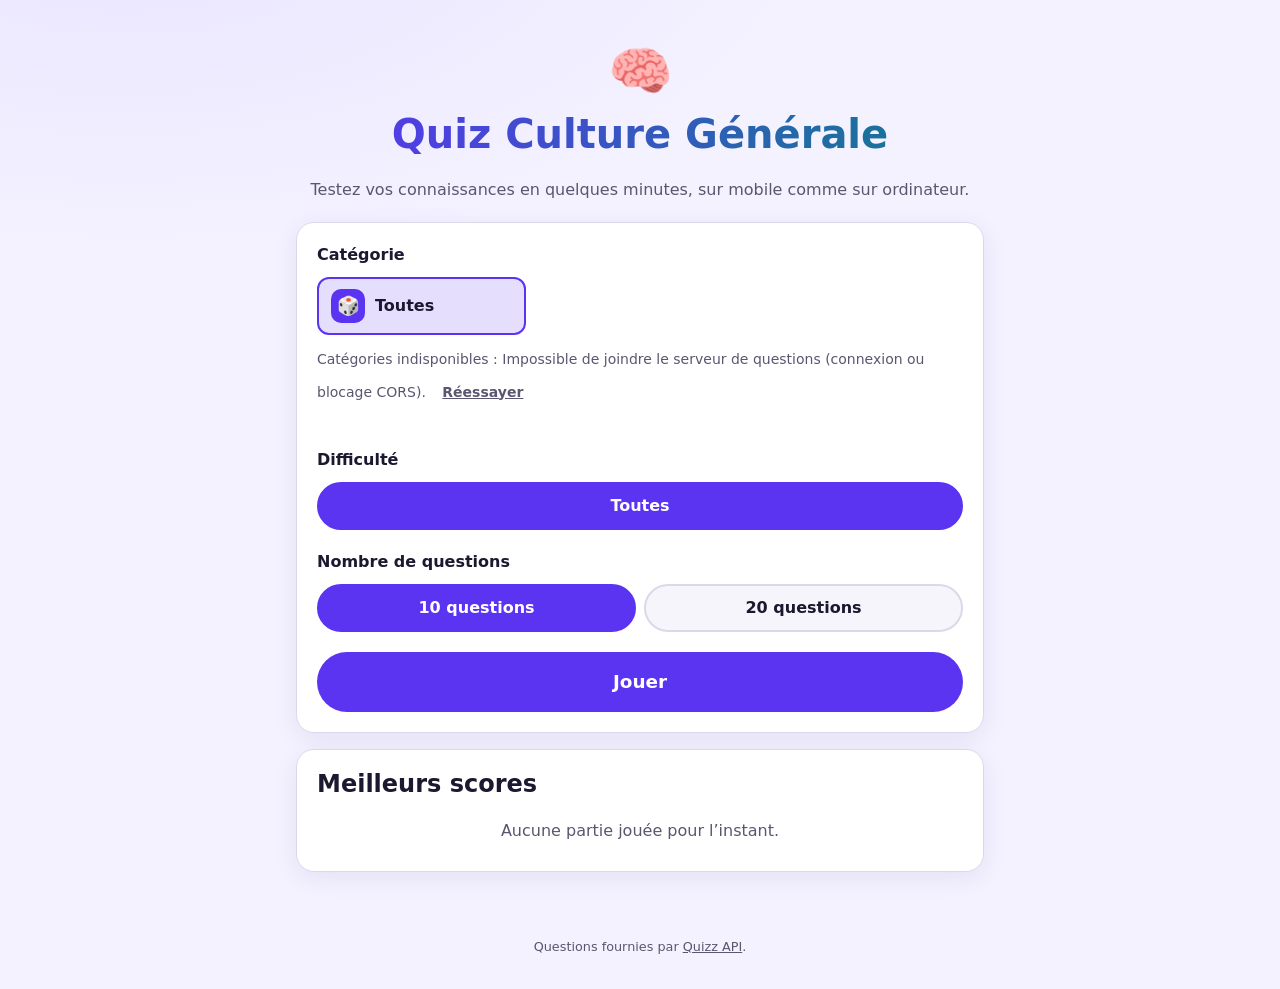
==== index.html @ 3732a1e4 "Quiz de culture générale en français (vanilla JS) - questionSource.js : couche d'adaptation Quizz AP" ====
<!doctype html>
<html lang="fr">
<head>
  <meta charset="utf-8">
  <meta name="viewport" content="width=device-width, initial-scale=1">
  <meta name="description" content="Quiz de culture générale en français : choisissez une catégorie, une difficulté et testez vos connaissances.">
  <meta name="color-scheme" content="light dark">
  <meta name="theme-color" content="#6d4aff">
  <title>Quiz Culture Générale</title>
  <link rel="icon" href="data:image/svg+xml,<svg xmlns='http://www.w3.org/2000/svg' viewBox='0 0 100 100'><text y='.9em' font-size='90'>🧠</text></svg>">
  <link rel="stylesheet" href="css/style.css">
</head>
<body>
  <a class="skip-link" href="#main">Aller au contenu</a>

  <main id="main" tabindex="-1">

    <!-- ===================== ACCUEIL ===================== -->
    <section id="screen-home" class="screen" aria-labelledby="home-title">
      <header class="hero">
        <div class="hero-icon" aria-hidden="true">🧠</div>
        <h1 id="home-title">Quiz Culture Générale</h1>
        <p class="tagline">Testez vos connaissances en quelques minutes, sur mobile comme sur ordinateur.</p>
      </header>

      <form id="setup-form" class="card setup" novalidate>
        <fieldset>
          <legend>Catégorie</legend>
          <div id="category-list" class="chip-grid" role="radiogroup" aria-label="Catégorie">
            <!-- rempli dynamiquement à partir des catégories renvoyées par la source -->
          </div>
          <p id="filters-status" class="muted small" role="status"></p>
        </fieldset>

        <fieldset>
          <legend>Difficulté</legend>
          <div id="difficulty-list" class="segmented" role="radiogroup" aria-label="Difficulté"></div>
        </fieldset>

        <fieldset>
          <legend>Nombre de questions</legend>
          <div id="count-list" class="segmented" role="radiogroup" aria-label="Nombre de questions"></div>
        </fieldset>

        <button type="submit" id="play-btn" class="btn btn-primary btn-xl">Jouer</button>
      </form>

      <section class="card best" aria-labelledby="best-title">
        <h2 id="best-title">Meilleurs scores</h2>
        <ul id="best-list" class="best-list"></ul>
      </section>
    </section>

    <!-- ===================== CHARGEMENT ===================== -->
    <section id="screen-loading" class="screen" hidden aria-live="polite">
      <div class="center-box">
        <div class="spinner" aria-hidden="true"></div>
        <p>Chargement des questions…</p>
      </div>
    </section>

    <!-- ===================== ERREUR ===================== -->
    <section id="screen-error" class="screen" hidden>
      <div class="card center-box" role="alert">
        <div class="big-emoji" aria-hidden="true">📡</div>
        <h2>Oups, les questions n’ont pas pu être chargées</h2>
        <p id="error-message"></p>
        <div class="btn-row">
          <button type="button" id="retry-btn" class="btn btn-primary">Réessayer</button>
          <button type="button" id="error-home-btn" class="btn btn-ghost">Accueil</button>
        </div>
      </div>
    </section>

    <!-- ===================== QUESTION ===================== -->
    <section id="screen-quiz" class="screen" hidden aria-labelledby="question-text">
      <div class="quiz-top">
        <div class="quiz-meta">
          <span id="quiz-category" class="pill"></span>
          <span id="quiz-progress-label" class="muted"></span>
          <span id="quiz-score" class="score-badge" aria-live="polite"></span>
        </div>
        <div class="progress" role="progressbar" aria-label="Progression" aria-valuemin="0" id="quiz-progress">
          <div class="progress-fill" id="quiz-progress-fill"></div>
        </div>
      </div>

      <article class="card question-card">
        <div class="timer" aria-hidden="false">
          <div class="timer-bar"><div class="timer-fill" id="timer-fill"></div></div>
          <span id="timer-label" class="timer-label" aria-live="off"></span>
        </div>
        <h2 id="question-text" class="question-text" tabindex="-1"></h2>
        <div id="answers" class="answers"></div>

        <div id="feedback" class="feedback" hidden>
          <p id="feedback-result" class="feedback-result" role="status"></p>
          <p id="anecdote" class="anecdote" hidden></p>
          <div class="btn-row">
            <button type="button" id="next-btn" class="btn btn-primary">Question suivante</button>
            <button type="button" id="report-btn" class="btn btn-link small">Signaler une question</button>
          </div>
        </div>
      </article>
      <button type="button" id="quit-btn" class="btn btn-link small quit">Quitter la partie</button>
    </section>

    <!-- ===================== RÉSULTATS ===================== -->
    <section id="screen-results" class="screen" hidden aria-labelledby="results-title">
      <div class="card results">
        <h2 id="results-title" tabindex="-1">Résultats</h2>
        <div class="score-ring" id="score-ring" aria-hidden="true"><span id="score-ring-label"></span></div>
        <p id="results-score" class="results-score"></p>
        <p id="results-message" class="results-message"></p>
        <p id="results-record" class="record" hidden>🏆 Nouveau record pour cette catégorie&nbsp;!</p>
        <div class="btn-row">
          <button type="button" id="replay-btn" class="btn btn-primary">Rejouer</button>
          <button type="button" id="share-btn" class="btn btn-secondary">Partager mon score</button>
          <button type="button" id="home-btn" class="btn btn-ghost">Accueil</button>
        </div>
        <p id="share-status" class="muted small" role="status"></p>
      </div>

      <section class="card" id="mistakes-section" aria-labelledby="mistakes-title">
        <h3 id="mistakes-title">Récapitulatif des erreurs</h3>
        <ol id="mistakes-list" class="mistakes"></ol>
      </section>
    </section>
  </main>

  <footer class="site-footer">
    <p id="source-credit">Questions fournies par <a href="https://quizzapi.jomoreschi.fr" target="_blank" rel="noopener">Quizz API</a>.</p>
  </footer>

  <div id="toast" class="toast" role="status" aria-live="polite" hidden></div>

  <script type="module" src="js/app.js"></script>
</body>
</html>
---- css/style.css ----
/* ==========================================================================
   Quiz Culture Générale — feuille de style
   Mobile d'abord, mode sombre automatique, transitions sobres.
   ========================================================================== */

:root {
  --bg: #f4f2ff;
  --bg-accent: #e9e4ff;
  --surface: #ffffff;
  --surface-2: #f6f5fb;
  --text: #1c1830;
  --muted: #5b5670;
  --border: #dcd8ea;
  --primary: #5b34f2;
  --primary-text: #ffffff;
  --primary-hover: #4a24dc;
  --secondary: #0f7c8c;
  --good: #137a3a;
  --good-bg: #dcf5e4;
  --bad: #b3261e;
  --bad-bg: #fde3e1;
  --warn: #b45309;
  --focus: #ff9f1c;
  --shadow: 0 6px 24px rgba(40, 20, 120, .08);
  --radius: 18px;
  --radius-sm: 12px;
  --speed: .2s;
  font-size: 16px;
}

@media (prefers-color-scheme: dark) {
  :root {
    --bg: #121019;
    --bg-accent: #1b1730;
    --surface: #1d1a29;
    --surface-2: #262236;
    --text: #f1eefb;
    --muted: #b3adc7;
    --border: #393451;
    --primary: #9b84ff;
    --primary-text: #120c2b;
    --primary-hover: #b3a1ff;
    --secondary: #4fd1e0;
    --good: #6ee39a;
    --good-bg: #183826;
    --bad: #ff8a80;
    --bad-bg: #44191a;
    --warn: #fbbf24;
    --shadow: 0 6px 24px rgba(0, 0, 0, .35);
  }
}

* { box-sizing: border-box; }

html, body { margin: 0; }

body {
  min-height: 100vh;
  display: flex;
  flex-direction: column;
  font-family: system-ui, -apple-system, "Segoe UI", Roboto, "Helvetica Neue", Arial, sans-serif;
  line-height: 1.5;
  color: var(--text);
  background: radial-gradient(1200px 600px at 10% -10%, var(--bg-accent), transparent 60%), var(--bg);
  -webkit-font-smoothing: antialiased;
}

main {
  flex: 1;
  width: 100%;
  max-width: 720px;
  margin: 0 auto;
  padding: 16px 16px 24px;
  outline: none;
}

h1, h2, h3 { line-height: 1.2; margin: 0 0 .5em; }

[hidden] { display: none !important; }

.muted { color: var(--muted); }
.small { font-size: .875rem; }

/* ---------- Accessibilité ---------- */

.skip-link {
  position: absolute;
  left: -9999px;
  top: 8px;
  background: var(--surface);
  color: var(--text);
  padding: 8px 12px;
  border-radius: 8px;
  z-index: 10;
}
.skip-link:focus { left: 8px; }

:focus-visible {
  outline: 3px solid var(--focus);
  outline-offset: 2px;
}

@media (prefers-reduced-motion: reduce) {
  *, *::before, *::after { transition: none !important; animation: none !important; }
}

/* ---------- Écrans ---------- */

.screen { animation: enter .3s ease both; }

@keyframes enter {
  from { opacity: 0; transform: translateY(8px); }
  to { opacity: 1; transform: none; }
}

.card {
  background: var(--surface);
  border: 1px solid var(--border);
  border-radius: var(--radius);
  box-shadow: var(--shadow);
  padding: 20px;
  margin-bottom: 16px;
}

.center-box { text-align: center; padding: 32px 20px; }
.big-emoji { font-size: 3rem; }

/* ---------- Accueil ---------- */

.hero { text-align: center; padding: 16px 0 20px; }
.hero-icon { font-size: 3.25rem; }
.hero h1 {
  font-size: clamp(1.75rem, 6vw, 2.5rem);
  background: linear-gradient(90deg, var(--primary), var(--secondary));
  -webkit-background-clip: text;
  background-clip: text;
  color: transparent;
}
.tagline { color: var(--muted); margin: 0; }

fieldset { border: 0; padding: 0; margin: 0 0 20px; min-width: 0; }
legend { font-weight: 700; margin-bottom: 10px; padding: 0; }

.chip-grid {
  display: grid;
  grid-template-columns: repeat(2, minmax(0, 1fr));
  gap: 10px;
}
@media (min-width: 560px) {
  .chip-grid { grid-template-columns: repeat(3, minmax(0, 1fr)); }
}

.chip {
  --cat: var(--primary);
  display: flex;
  align-items: center;
  gap: 10px;
  min-height: 56px;
  padding: 10px 12px;
  border: 2px solid var(--border);
  border-radius: var(--radius-sm);
  background: var(--surface-2);
  color: var(--text);
  font: inherit;
  font-weight: 600;
  text-align: left;
  cursor: pointer;
  transition: border-color var(--speed), background var(--speed), transform var(--speed);
}
.chip:hover { transform: translateY(-1px); border-color: var(--cat); }
.chip[aria-checked="true"] {
  border-color: var(--cat);
  background: color-mix(in srgb, var(--cat) 16%, var(--surface));
}
.chip-icon {
  flex: none;
  display: grid;
  place-items: center;
  width: 34px;
  height: 34px;
  border-radius: 10px;
  background: var(--cat);
  font-size: 1.15rem;
}
.chip-label { overflow-wrap: anywhere; }

.segmented {
  display: flex;
  flex-wrap: wrap;
  gap: 8px;
}
.segmented .seg {
  flex: 1 1 auto;
  min-height: 48px;
  padding: 8px 16px;
  border: 2px solid var(--border);
  border-radius: 999px;
  background: var(--surface-2);
  color: var(--text);
  font: inherit;
  font-weight: 600;
  cursor: pointer;
  transition: border-color var(--speed), background var(--speed), color var(--speed);
}
.segmented .seg[aria-checked="true"] {
  background: var(--primary);
  border-color: var(--primary);
  color: var(--primary-text);
}

.skeleton {
  min-height: 56px;
  border-radius: var(--radius-sm);
  background: linear-gradient(90deg, var(--surface-2), var(--border), var(--surface-2));
  background-size: 200% 100%;
  animation: shimmer 1.2s linear infinite;
}
@keyframes shimmer { to { background-position: -200% 0; } }

.best-list { list-style: none; padding: 0; margin: 0; display: grid; gap: 8px; }
.best-list li {
  display: flex;
  justify-content: space-between;
  gap: 12px;
  padding: 8px 12px;
  border-radius: 10px;
  background: var(--surface-2);
}
.best-list .empty { justify-content: center; color: var(--muted); background: none; }

/* ---------- Boutons ---------- */

.btn {
  display: inline-flex;
  align-items: center;
  justify-content: center;
  gap: 8px;
  min-height: 48px;
  padding: 10px 20px;
  border: 2px solid transparent;
  border-radius: 999px;
  font: inherit;
  font-weight: 700;
  cursor: pointer;
  transition: background var(--speed), transform var(--speed), border-color var(--speed), opacity var(--speed);
}
.btn:active { transform: scale(.98); }
.btn:disabled { opacity: .55; cursor: not-allowed; }
.btn-primary { background: var(--primary); color: var(--primary-text); }
.btn-primary:hover:not(:disabled) { background: var(--primary-hover); }
.btn-secondary { background: transparent; border-color: var(--secondary); color: var(--secondary); }
.btn-ghost { background: var(--surface-2); color: var(--text); border-color: var(--border); }
.btn-link {
  background: none;
  color: var(--muted);
  min-height: 44px;
  padding: 8px 10px;
  text-decoration: underline;
  font-weight: 600;
}
.btn-xl { width: 100%; min-height: 60px; font-size: 1.15rem; }
.btn-row { display: flex; flex-wrap: wrap; gap: 10px; justify-content: center; margin-top: 16px; }

/* ---------- Chargement ---------- */

.spinner {
  width: 48px;
  height: 48px;
  margin: 0 auto 16px;
  border: 5px solid var(--border);
  border-top-color: var(--primary);
  border-radius: 50%;
  animation: spin .8s linear infinite;
}
@keyframes spin { to { transform: rotate(360deg); } }

/* ---------- Quiz ---------- */

.quiz-top { margin-bottom: 14px; }
.quiz-meta {
  display: flex;
  align-items: center;
  gap: 10px;
  flex-wrap: wrap;
  margin-bottom: 8px;
}
.pill {
  --cat: var(--primary);
  display: inline-flex;
  gap: 6px;
  align-items: center;
  padding: 4px 12px;
  border-radius: 999px;
  background: color-mix(in srgb, var(--cat) 18%, var(--surface));
  border: 1px solid var(--cat);
  font-weight: 700;
  font-size: .875rem;
}
.score-badge {
  margin-left: auto;
  font-weight: 800;
  padding: 4px 12px;
  border-radius: 999px;
  background: var(--surface);
  border: 1px solid var(--border);
}

.progress {
  height: 10px;
  border-radius: 999px;
  background: var(--border);
  overflow: hidden;
}
.progress-fill {
  height: 100%;
  width: 0;
  border-radius: inherit;
  background: linear-gradient(90deg, var(--primary), var(--secondary));
  transition: width .35s ease;
}

.timer { display: flex; align-items: center; gap: 10px; margin-bottom: 16px; }
.timer-bar { flex: 1; height: 8px; border-radius: 999px; background: var(--surface-2); overflow: hidden; }
.timer-fill { height: 100%; width: 100%; background: var(--secondary); transform-origin: left; }
.timer-fill.low { background: var(--warn); }
.timer-fill.critical { background: var(--bad); }
.timer-label { font-variant-numeric: tabular-nums; font-weight: 800; min-width: 3ch; text-align: right; }

.question-text {
  font-size: clamp(1.2rem, 4.5vw, 1.5rem);
  margin-bottom: 18px;
  outline: none;
}

.answers { display: grid; gap: 10px; }
@media (min-width: 640px) {
  .answers { grid-template-columns: 1fr 1fr; }
}

.answer {
  display: flex;
  align-items: center;
  gap: 12px;
  width: 100%;
  min-height: 60px;
  padding: 12px 16px;
  border: 2px solid var(--border);
  border-radius: var(--radius-sm);
  background: var(--surface-2);
  color: var(--text);
  font: inherit;
  font-weight: 600;
  text-align: left;
  cursor: pointer;
  transition: border-color var(--speed), background var(--speed), transform var(--speed), opacity var(--speed);
}
.answer:hover:not(:disabled) { border-color: var(--primary); transform: translateY(-1px); }
.answer:disabled { cursor: default; }
.answer .key {
  flex: none;
  display: grid;
  place-items: center;
  width: 28px;
  height: 28px;
  border-radius: 8px;
  background: var(--surface);
  border: 1px solid var(--border);
  font-size: .8rem;
  font-weight: 800;
}
.answer.correct { border-color: var(--good); background: var(--good-bg); color: var(--text); }
.answer.wrong { border-color: var(--bad); background: var(--bad-bg); color: var(--text); }
.answer.dim { opacity: .55; }
.answer .mark { margin-left: auto; font-weight: 800; }
.answer.correct .mark { color: var(--good); }
.answer.wrong .mark { color: var(--bad); }

.feedback { margin-top: 18px; animation: enter .25s ease both; }
.feedback-result { font-weight: 800; font-size: 1.1rem; margin: 0 0 8px; }
.feedback-result.good { color: var(--good); }
.feedback-result.bad { color: var(--bad); }
.anecdote {
  margin: 0;
  padding: 12px 14px;
  border-left: 4px solid var(--secondary);
  border-radius: 8px;
  background: var(--surface-2);
}

.quit { display: block; margin: 0 auto; }

/* ---------- Résultats ---------- */

.results { text-align: center; }
.score-ring {
  --pct: 0;
  width: 140px;
  height: 140px;
  margin: 8px auto 12px;
  border-radius: 50%;
  display: grid;
  place-items: center;
  background: conic-gradient(var(--primary) calc(var(--pct) * 1%), var(--border) 0);
}
.score-ring span {
  display: grid;
  place-items: center;
  width: 110px;
  height: 110px;
  border-radius: 50%;
  background: var(--surface);
  font-size: 1.75rem;
  font-weight: 800;
}
.results-score { font-size: 1.25rem; font-weight: 700; margin: 0; }
.results-message { color: var(--muted); margin: 4px 0 0; }
.record { font-weight: 700; color: var(--warn); }

.mistakes { padding-left: 1.25rem; margin: 0; display: grid; gap: 12px; }
.mistakes li { padding-left: 4px; }
.mistakes .q { font-weight: 600; margin: 0 0 4px; }
.mistakes .a { margin: 0; font-size: .95rem; }
.mistakes .yours { color: var(--bad); }
.mistakes .right { color: var(--good); font-weight: 700; }

/* ---------- Pied de page & toast ---------- */

.site-footer {
  text-align: center;
  padding: 12px 16px 20px;
  font-size: .8rem;
  color: var(--muted);
}
.site-footer a { color: inherit; }

.toast {
  position: fixed;
  left: 50%;
  bottom: 20px;
  transform: translateX(-50%);
  max-width: calc(100% - 32px);
  padding: 10px 18px;
  border-radius: 999px;
  background: var(--text);
  color: var(--surface);
  font-weight: 600;
  box-shadow: var(--shadow);
  animation: enter .2s ease both;
  z-index: 20;
}
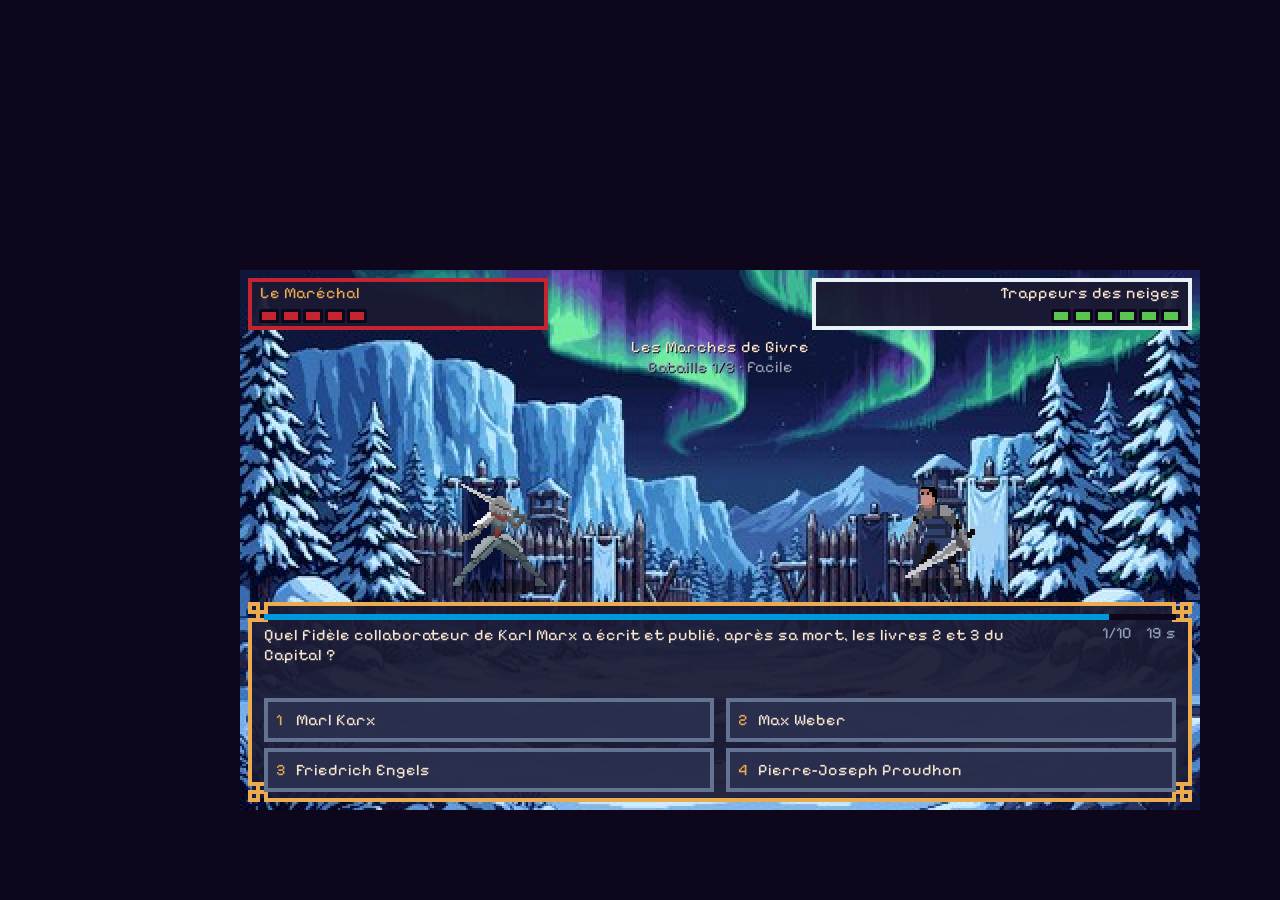
==== commit d7153ca8: "Jalon 1 : Phaser, manifeste des sprites, page de debug, combat aux Marches de Givre - Phaser 3.90 co" ====
--- a/index.html
+++ b/index.html
@@ -2,138 +2,24 @@
 <html lang="fr">
 <head>
   <meta charset="utf-8">
-  <meta name="viewport" content="width=device-width, initial-scale=1">
-  <meta name="description" content="Quiz de culture générale en français : choisissez une catégorie, une difficulté et testez vos connaissances.">
-  <meta name="color-scheme" content="light dark">
-  <meta name="theme-color" content="#6d4aff">
-  <title>Quiz Culture Générale</title>
-  <link rel="icon" href="data:image/svg+xml,<svg xmlns='http://www.w3.org/2000/svg' viewBox='0 0 100 100'><text y='.9em' font-size='90'>🧠</text></svg>">
-  <link rel="stylesheet" href="css/style.css">
+  <meta name="viewport" content="width=device-width, initial-scale=1, viewport-fit=cover">
+  <meta name="description" content="La Reconquête de Valdorn : un jeu de conquête en pixel art où chaque bataille se gagne en répondant à des questions de culture générale.">
+  <meta name="theme-color" content="#0E071B">
+  <title>La Reconquête de Valdorn</title>
+  <link rel="preconnect" href="https://fonts.googleapis.com">
+  <link rel="preconnect" href="https://fonts.gstatic.com" crossorigin>
+  <link rel="stylesheet" href="https://fonts.googleapis.com/css2?family=Pixelify+Sans:wght@400..700&display=swap">
+  <style>
+    html, body { margin: 0; height: 100%; background: #0E071B; overflow: hidden; }
+    #game { width: 100%; height: 100%; display: flex; align-items: center; justify-content: center; }
+    canvas { image-rendering: pixelated; image-rendering: crisp-edges; }
+    noscript { color: #F9E6CF; font-family: system-ui, sans-serif; display: block; padding: 24px; }
+  </style>
 </head>
 <body>
-  <a class="skip-link" href="#main">Aller au contenu</a>
-
-  <main id="main" tabindex="-1">
-
-    <!-- ===================== ACCUEIL ===================== -->
-    <section id="screen-home" class="screen" aria-labelledby="home-title">
-      <header class="hero">
-        <div class="hero-icon" aria-hidden="true">🧠</div>
-        <h1 id="home-title">Quiz Culture Générale</h1>
-        <p class="tagline">Testez vos connaissances en quelques minutes, sur mobile comme sur ordinateur.</p>
-      </header>
-
-      <form id="setup-form" class="card setup" novalidate>
-        <fieldset>
-          <legend>Catégorie</legend>
-          <div id="category-list" class="chip-grid" role="radiogroup" aria-label="Catégorie">
-            <!-- rempli dynamiquement à partir des catégories renvoyées par la source -->
-          </div>
-          <p id="filters-status" class="muted small" role="status"></p>
-        </fieldset>
-
-        <fieldset>
-          <legend>Difficulté</legend>
-          <div id="difficulty-list" class="segmented" role="radiogroup" aria-label="Difficulté"></div>
-        </fieldset>
-
-        <fieldset>
-          <legend>Nombre de questions</legend>
-          <div id="count-list" class="segmented" role="radiogroup" aria-label="Nombre de questions"></div>
-        </fieldset>
-
-        <button type="submit" id="play-btn" class="btn btn-primary btn-xl">Jouer</button>
-      </form>
-
-      <section class="card best" aria-labelledby="best-title">
-        <h2 id="best-title">Meilleurs scores</h2>
-        <ul id="best-list" class="best-list"></ul>
-      </section>
-    </section>
-
-    <!-- ===================== CHARGEMENT ===================== -->
-    <section id="screen-loading" class="screen" hidden aria-live="polite">
-      <div class="center-box">
-        <div class="spinner" aria-hidden="true"></div>
-        <p>Chargement des questions…</p>
-      </div>
-    </section>
-
-    <!-- ===================== ERREUR ===================== -->
-    <section id="screen-error" class="screen" hidden>
-      <div class="card center-box" role="alert">
-        <div class="big-emoji" aria-hidden="true">📡</div>
-        <h2>Oups, les questions n’ont pas pu être chargées</h2>
-        <p id="error-message"></p>
-        <div class="btn-row">
-          <button type="button" id="retry-btn" class="btn btn-primary">Réessayer</button>
-          <button type="button" id="error-home-btn" class="btn btn-ghost">Accueil</button>
-        </div>
-      </div>
-    </section>
-
-    <!-- ===================== QUESTION ===================== -->
-    <section id="screen-quiz" class="screen" hidden aria-labelledby="question-text">
-      <div class="quiz-top">
-        <div class="quiz-meta">
-          <span id="quiz-category" class="pill"></span>
-          <span id="quiz-progress-label" class="muted"></span>
-          <span id="quiz-score" class="score-badge" aria-live="polite"></span>
-        </div>
-        <div class="progress" role="progressbar" aria-label="Progression" aria-valuemin="0" id="quiz-progress">
-          <div class="progress-fill" id="quiz-progress-fill"></div>
-        </div>
-      </div>
-
-      <article class="card question-card">
-        <div class="timer" aria-hidden="false">
-          <div class="timer-bar"><div class="timer-fill" id="timer-fill"></div></div>
-          <span id="timer-label" class="timer-label" aria-live="off"></span>
-        </div>
-        <h2 id="question-text" class="question-text" tabindex="-1"></h2>
-        <div id="answers" class="answers"></div>
-
-        <div id="feedback" class="feedback" hidden>
-          <p id="feedback-result" class="feedback-result" role="status"></p>
-          <p id="anecdote" class="anecdote" hidden></p>
-          <div class="btn-row">
-            <button type="button" id="next-btn" class="btn btn-primary">Question suivante</button>
-            <button type="button" id="report-btn" class="btn btn-link small">Signaler une question</button>
-          </div>
-        </div>
-      </article>
-      <button type="button" id="quit-btn" class="btn btn-link small quit">Quitter la partie</button>
-    </section>
-
-    <!-- ===================== RÉSULTATS ===================== -->
-    <section id="screen-results" class="screen" hidden aria-labelledby="results-title">
-      <div class="card results">
-        <h2 id="results-title" tabindex="-1">Résultats</h2>
-        <div class="score-ring" id="score-ring" aria-hidden="true"><span id="score-ring-label"></span></div>
-        <p id="results-score" class="results-score"></p>
-        <p id="results-message" class="results-message"></p>
-        <p id="results-record" class="record" hidden>🏆 Nouveau record pour cette catégorie&nbsp;!</p>
-        <div class="btn-row">
-          <button type="button" id="replay-btn" class="btn btn-primary">Rejouer</button>
-          <button type="button" id="share-btn" class="btn btn-secondary">Partager mon score</button>
-          <button type="button" id="home-btn" class="btn btn-ghost">Accueil</button>
-        </div>
-        <p id="share-status" class="muted small" role="status"></p>
-      </div>
-
-      <section class="card" id="mistakes-section" aria-labelledby="mistakes-title">
-        <h3 id="mistakes-title">Récapitulatif des erreurs</h3>
-        <ol id="mistakes-list" class="mistakes"></ol>
-      </section>
-    </section>
-  </main>
-
-  <footer class="site-footer">
-    <p id="source-credit">Questions fournies par <a href="https://quizzapi.jomoreschi.fr" target="_blank" rel="noopener">Quizz API</a>.</p>
-  </footer>
-
-  <div id="toast" class="toast" role="status" aria-live="polite" hidden></div>
-
-  <script type="module" src="js/app.js"></script>
+  <div id="game" aria-label="Jeu La Reconquête de Valdorn"></div>
+  <noscript>Ce jeu a besoin de JavaScript. Le <a href="classique.html" style="color:#EDAB50">quiz classique</a> fonctionne sans le jeu.</noscript>
+  <script src="vendor/phaser-3.90.0.min.js"></script>
+  <script type="module" src="src/main.js"></script>
 </body>
 </html>
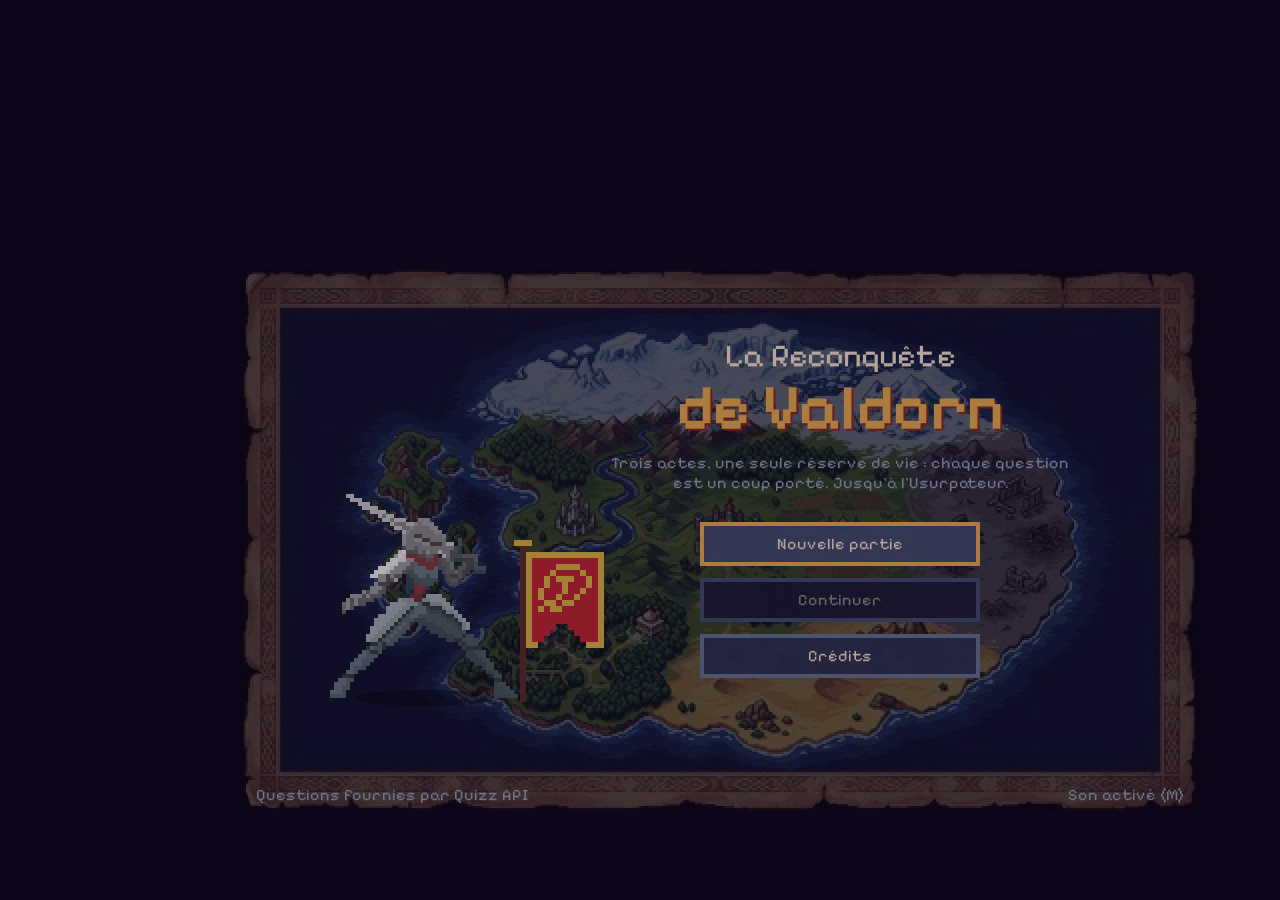
==== commit db2aa8c6: "Rogue-lite, jalon 4 : événements, boss en deux phases, équilibrage, nettoyage - Événements des cases" ====
--- a/index.html
+++ b/index.html
@@ -3,7 +3,7 @@
 <head>
   <meta charset="utf-8">
   <meta name="viewport" content="width=device-width, initial-scale=1, viewport-fit=cover">
-  <meta name="description" content="La Reconquête de Valdorn : un jeu de conquête en pixel art où chaque bataille se gagne en répondant à des questions de culture générale.">
+  <meta name="description" content="La Reconquête de Valdorn : un rogue-lite en pixel art où chaque combat se gagne en répondant à des questions de culture générale.">
   <meta name="theme-color" content="#0E071B">
   <title>La Reconquête de Valdorn</title>
   <link rel="preconnect" href="https://fonts.googleapis.com">
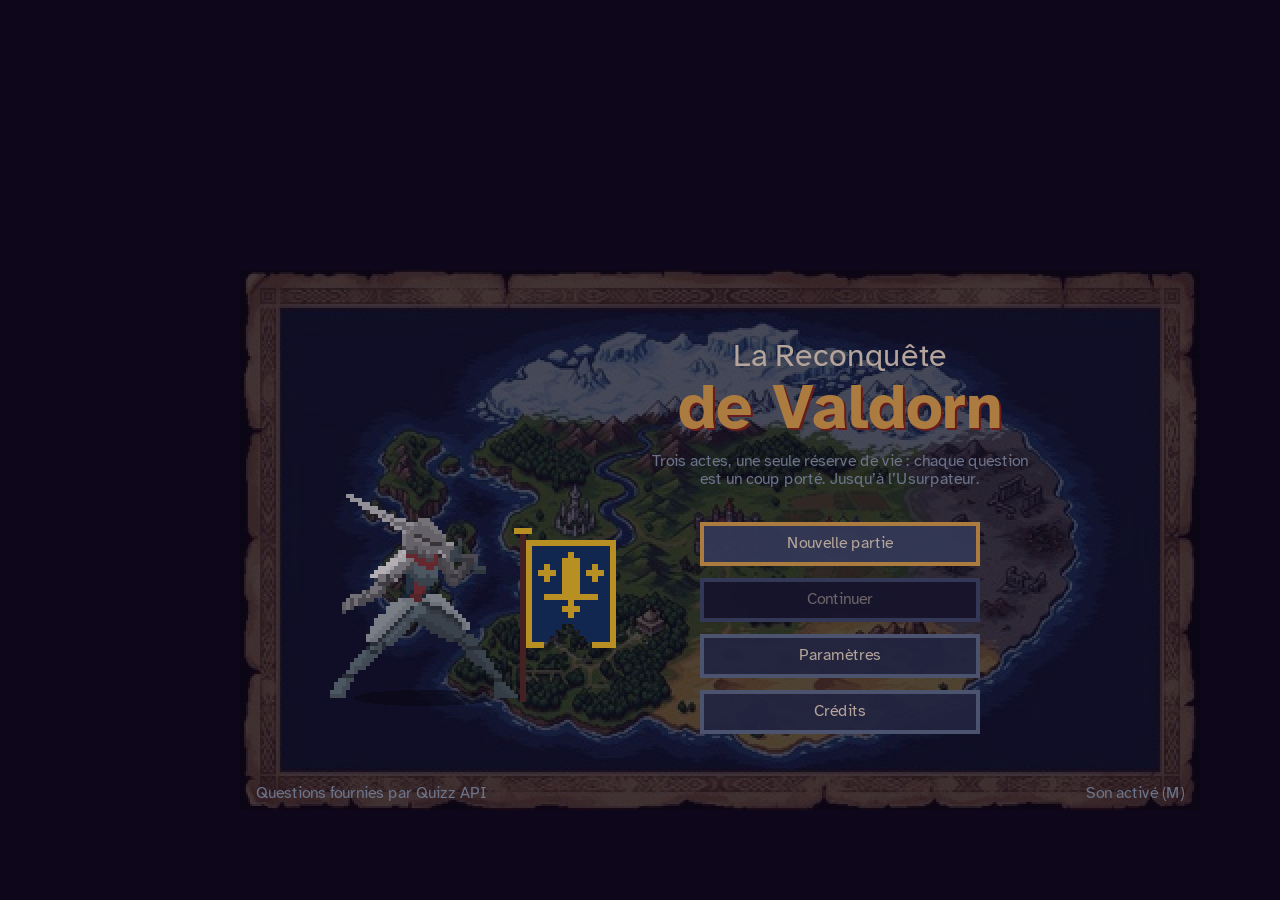
==== commit fa3c1436: "Police lisible au choix, écusson à dessiner, nouveau blason, nom du héros - Paramètres (écran titre)" ====
--- a/index.html
+++ b/index.html
@@ -8,7 +8,7 @@
   <title>La Reconquête de Valdorn</title>
   <link rel="preconnect" href="https://fonts.googleapis.com">
   <link rel="preconnect" href="https://fonts.gstatic.com" crossorigin>
-  <link rel="stylesheet" href="https://fonts.googleapis.com/css2?family=Pixelify+Sans:wght@400..700&display=swap">
+  <link rel="stylesheet" href="https://fonts.googleapis.com/css2?family=Atkinson+Hyperlegible:wght@400;700&family=Pixelify+Sans:wght@400..700&display=swap">
   <style>
     html, body { margin: 0; height: 100%; background: #0E071B; overflow: hidden; }
     #game { width: 100%; height: 100%; display: flex; align-items: center; justify-content: center; }
